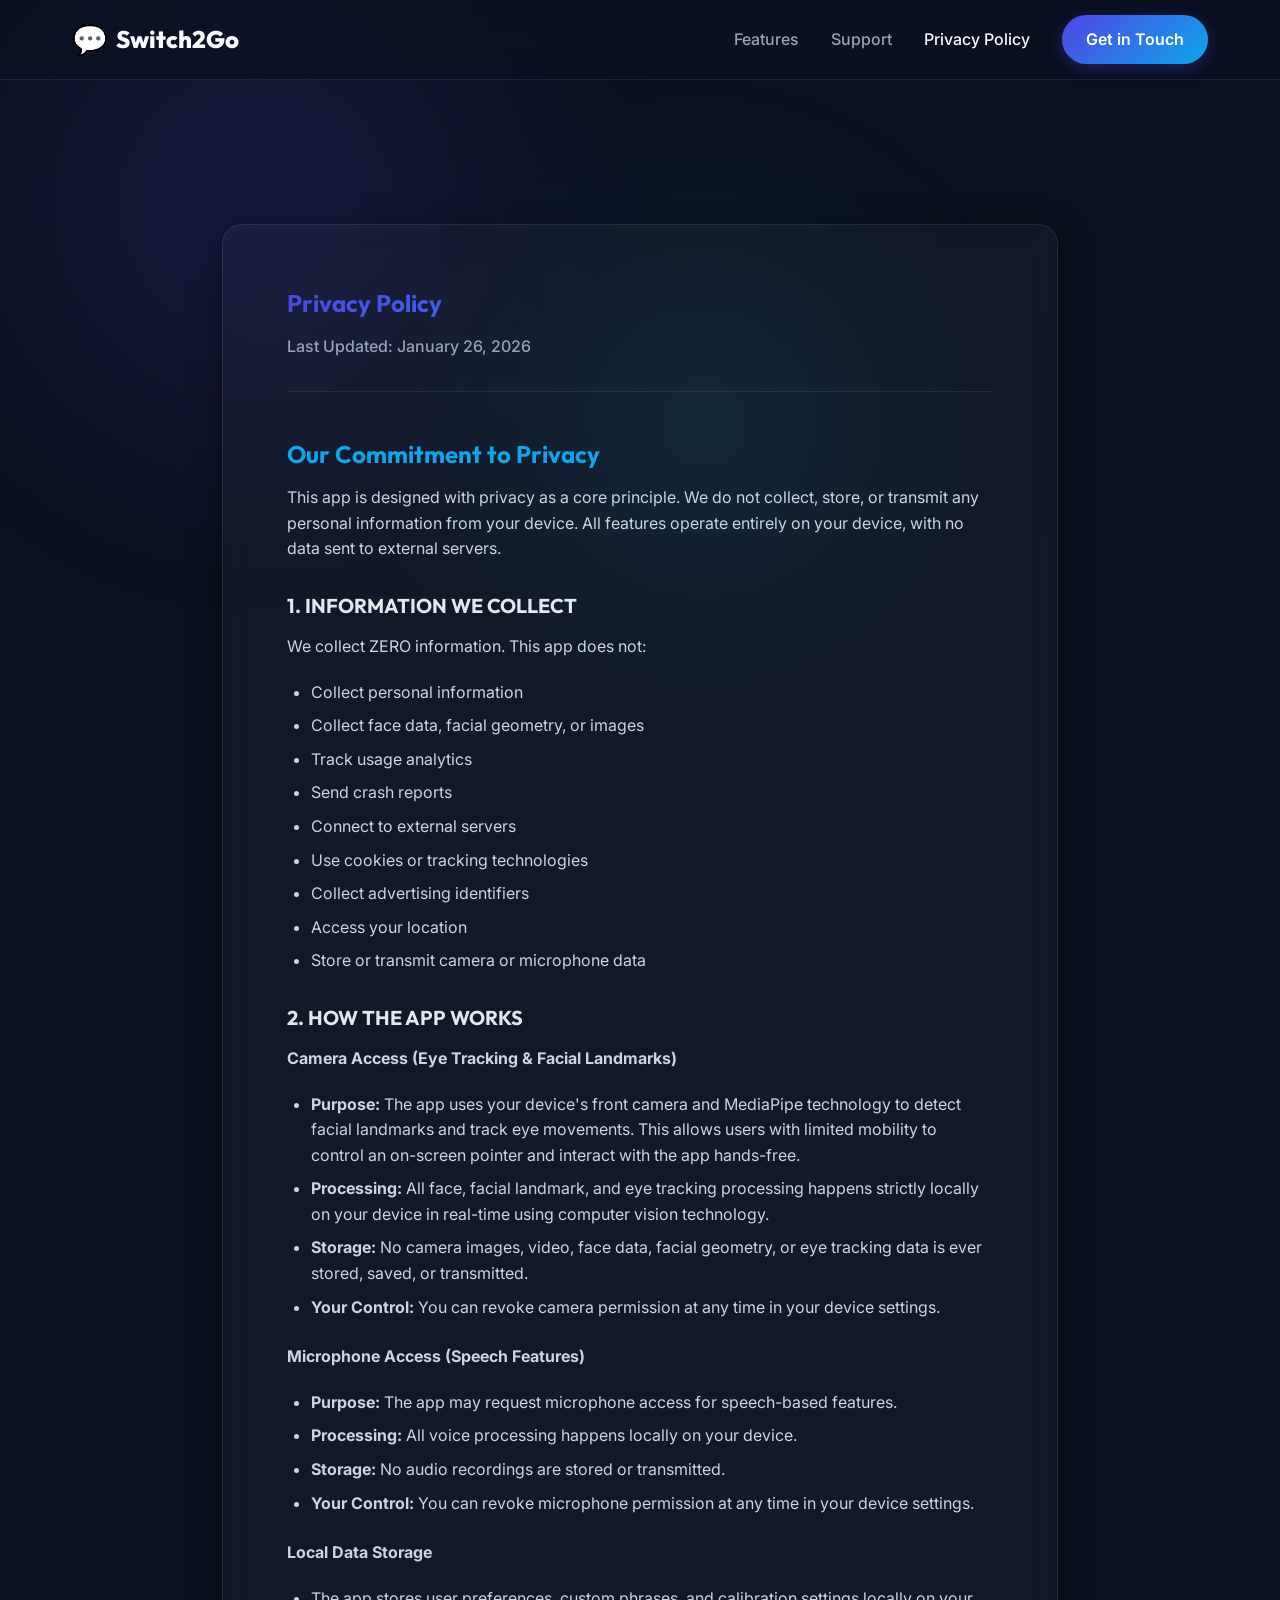
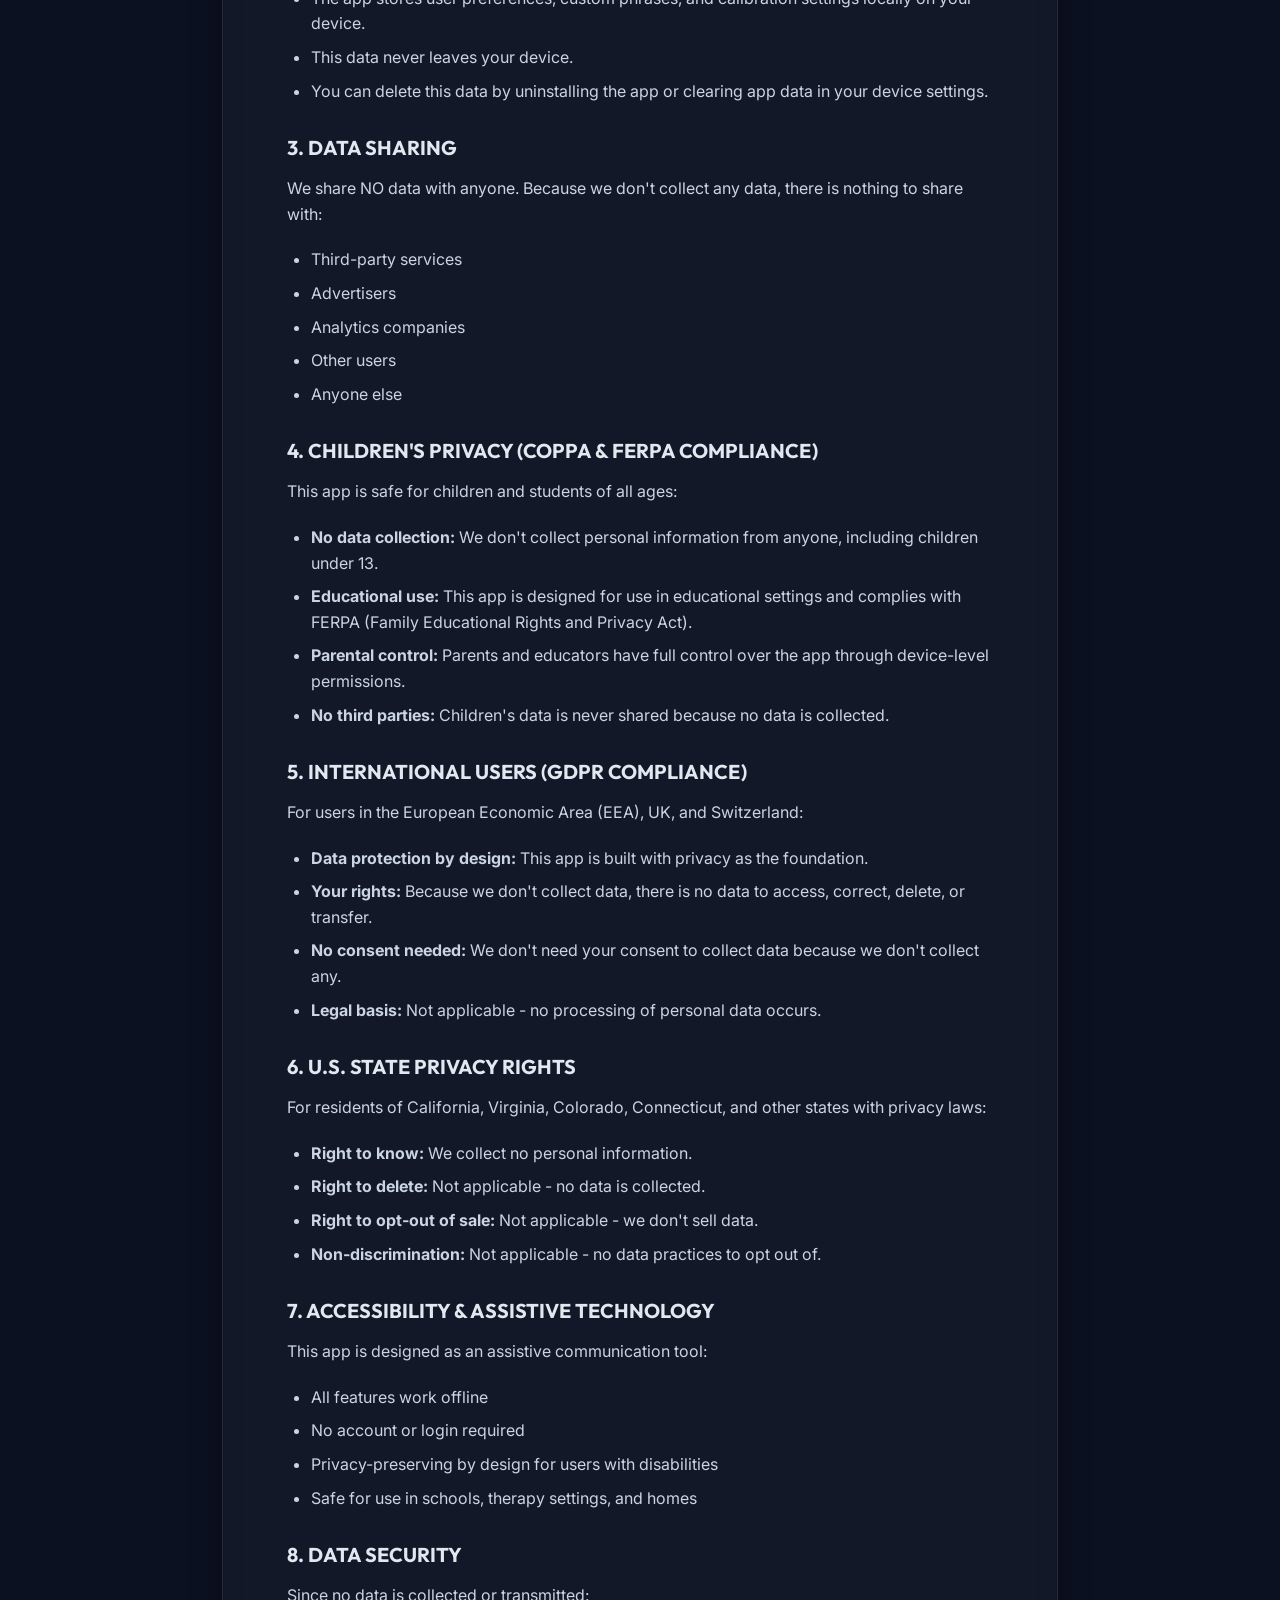
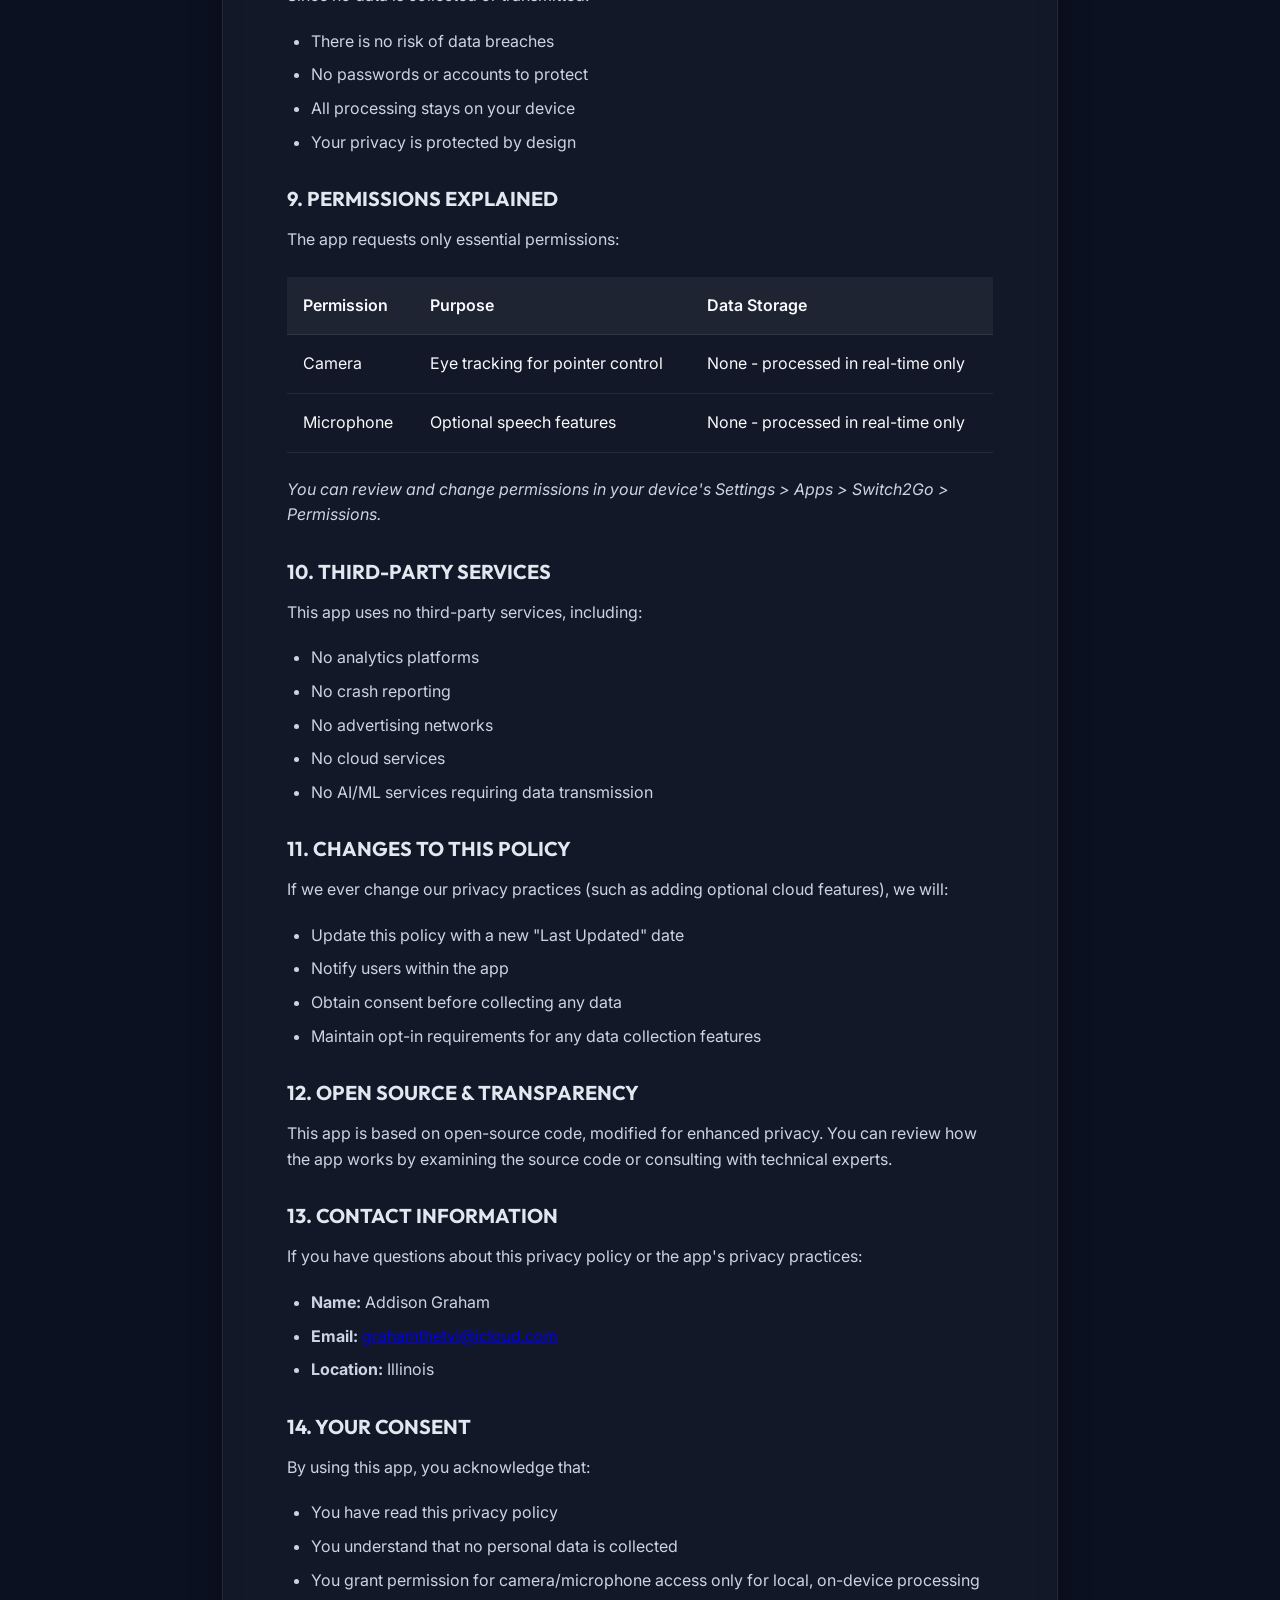
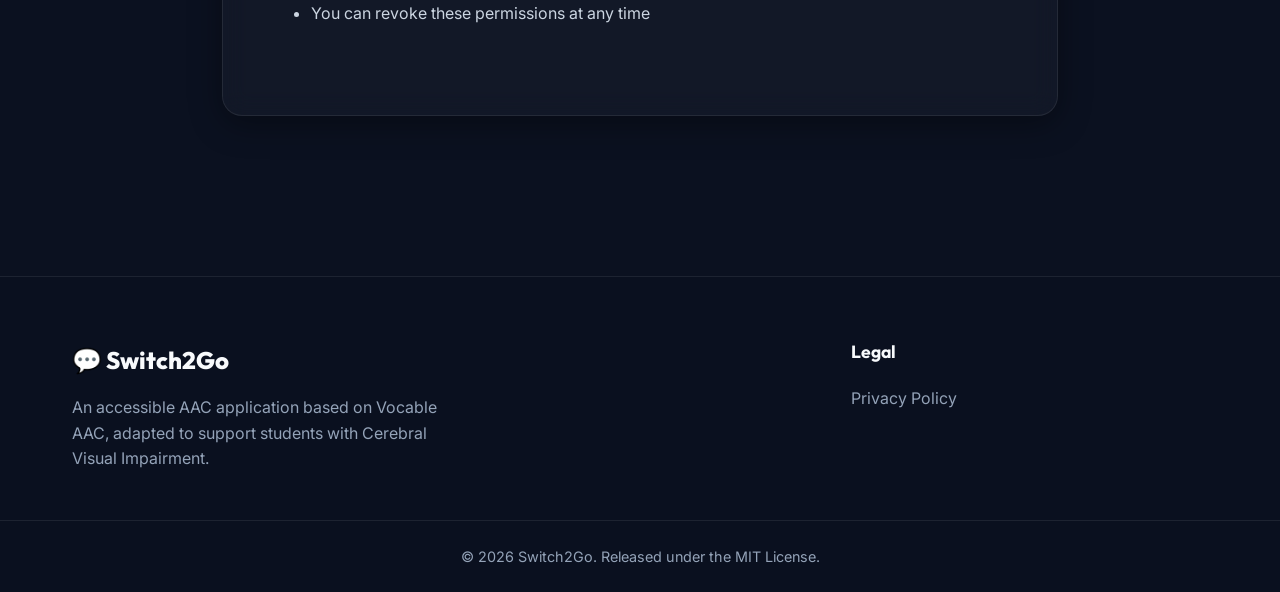
==== privacy.html @ f04ebc40 "Add files via upload" ====
<!DOCTYPE html>
<html lang="en">

<head>
    <meta charset="UTF-8">
    <meta name="viewport" content="width=device-width, initial-scale=1.0">
    <title>Privacy Policy | Switch2Go</title>
    <meta name="description" content="Privacy Policy for the Switch2Go AAC application.">

    <!-- Google Fonts: Inter & Outfit -->
    <link rel="preconnect" href="https://fonts.googleapis.com">
    <link rel="preconnect" href="https://fonts.gstatic.com" crossorigin>
    <link
        href="https://fonts.googleapis.com/css2?family=Inter:wght@300;400;500;600&family=Outfit:wght@400;600;700;800&display=swap"
        rel="stylesheet">

    <!-- Styles -->
    <link rel="stylesheet" href="style.css">
</head>

<body class="page-privacy">
    <div class="blob-bg"></div>

    <nav class="navbar glass">
        <div class="container nav-content">
            <a href="index.html" class="logo">
                <span class="logo-icon">💬</span>
                Switch2Go
            </a>
            <ul class="nav-links">
                <li><a href="index.html#features" class="nav-link">Features</a></li>
                <li><a href="index.html#support" class="nav-link">Support</a></li>
                <li><a href="privacy.html" class="nav-link active">Privacy Policy</a></li>
                <li><a href="index.html#support" class="btn btn-primary">Get in Touch</a></li>
            </ul>
            <button class="mobile-menu-btn" aria-label="Toggle Menu">
                <span></span>
                <span></span>
                <span></span>
            </button>
        </div>
    </nav>

    <main class="pt-32">
        <section class="section">
            <div class="container container-md">
                <div class="glass-card policy-card fade-in-up">
                    <header class="policy-header">
                        <h1 class="page-title text-gradient">Privacy Policy</h1>
                        <p class="last-updated">Last Updated: January 26, 2026</p>
                    </header>

                    <div class="prose">
                        <h3>Our Commitment to Privacy</h3>
                        <p>This app is designed with privacy as a core principle. We do not collect, store, or transmit
                            any personal information from your device. All features operate entirely on your device,
                            with no data sent to external servers.</p>

                        <h4>1. INFORMATION WE COLLECT</h4>
                        <p>We collect ZERO information. This app does not:</p>
                        <ul>
                            <li>Collect personal information</li>
                            <li>Collect face data, facial geometry, or images</li>
                            <li>Track usage analytics</li>
                            <li>Send crash reports</li>
                            <li>Connect to external servers</li>
                            <li>Use cookies or tracking technologies</li>
                            <li>Collect advertising identifiers</li>
                            <li>Access your location</li>
                            <li>Store or transmit camera or microphone data</li>
                        </ul>

                        <h4>2. HOW THE APP WORKS</h4>
                        <p><strong>Camera Access (Eye Tracking & Facial Landmarks)</strong></p>
                        <ul>
                            <li><strong>Purpose:</strong> The app uses your device's front camera and MediaPipe
                                technology to detect facial landmarks and track eye movements. This allows users with
                                limited mobility to control an on-screen pointer and interact with the app hands-free.
                            </li>
                            <li><strong>Processing:</strong> All face, facial landmark, and eye tracking processing
                                happens strictly locally on your device in real-time using computer vision technology.
                            </li>
                            <li><strong>Storage:</strong> No camera images, video, face data, facial geometry, or eye
                                tracking data is ever stored, saved, or transmitted.</li>
                            <li><strong>Your Control:</strong> You can revoke camera permission at any time in your
                                device settings.</li>
                        </ul>

                        <p><strong>Microphone Access (Speech Features)</strong></p>
                        <ul>
                            <li><strong>Purpose:</strong> The app may request microphone access for speech-based
                                features.</li>
                            <li><strong>Processing:</strong> All voice processing happens locally on your device.</li>
                            <li><strong>Storage:</strong> No audio recordings are stored or transmitted.</li>
                            <li><strong>Your Control:</strong> You can revoke microphone permission at any time in your
                                device settings.</li>
                        </ul>

                        <p><strong>Local Data Storage</strong></p>
                        <ul>
                            <li>The app stores user preferences, custom phrases, and calibration settings locally on
                                your device.</li>
                            <li>This data never leaves your device.</li>
                            <li>You can delete this data by uninstalling the app or clearing app data in your device
                                settings.</li>
                        </ul>

                        <h4>3. DATA SHARING</h4>
                        <p>We share NO data with anyone. Because we don't collect any data, there is nothing to share
                            with:</p>
                        <ul>
                            <li>Third-party services</li>
                            <li>Advertisers</li>
                            <li>Analytics companies</li>
                            <li>Other users</li>
                            <li>Anyone else</li>
                        </ul>

                        <h4>4. CHILDREN'S PRIVACY (COPPA & FERPA COMPLIANCE)</h4>
                        <p>This app is safe for children and students of all ages:</p>
                        <ul>
                            <li><strong>No data collection:</strong> We don't collect personal information from anyone,
                                including children under 13.</li>
                            <li><strong>Educational use:</strong> This app is designed for use in educational settings
                                and complies with FERPA (Family Educational Rights and Privacy Act).</li>
                            <li><strong>Parental control:</strong> Parents and educators have full control over the app
                                through device-level permissions.</li>
                            <li><strong>No third parties:</strong> Children's data is never shared because no data is
                                collected.</li>
                        </ul>

                        <h4>5. INTERNATIONAL USERS (GDPR COMPLIANCE)</h4>
                        <p>For users in the European Economic Area (EEA), UK, and Switzerland:</p>
                        <ul>
                            <li><strong>Data protection by design:</strong> This app is built with privacy as the
                                foundation.</li>
                            <li><strong>Your rights:</strong> Because we don't collect data, there is no data to access,
                                correct, delete, or transfer.</li>
                            <li><strong>No consent needed:</strong> We don't need your consent to collect data because
                                we don't collect any.</li>
                            <li><strong>Legal basis:</strong> Not applicable - no processing of personal data occurs.
                            </li>
                        </ul>

                        <h4>6. U.S. STATE PRIVACY RIGHTS</h4>
                        <p>For residents of California, Virginia, Colorado, Connecticut, and other states with privacy
                            laws:</p>
                        <ul>
                            <li><strong>Right to know:</strong> We collect no personal information.</li>
                            <li><strong>Right to delete:</strong> Not applicable - no data is collected.</li>
                            <li><strong>Right to opt-out of sale:</strong> Not applicable - we don't sell data.</li>
                            <li><strong>Non-discrimination:</strong> Not applicable - no data practices to opt out of.
                            </li>
                        </ul>

                        <h4>7. ACCESSIBILITY & ASSISTIVE TECHNOLOGY</h4>
                        <p>This app is designed as an assistive communication tool:</p>
                        <ul>
                            <li>All features work offline</li>
                            <li>No account or login required</li>
                            <li>Privacy-preserving by design for users with disabilities</li>
                            <li>Safe for use in schools, therapy settings, and homes</li>
                        </ul>

                        <h4>8. DATA SECURITY</h4>
                        <p>Since no data is collected or transmitted:</p>
                        <ul>
                            <li>There is no risk of data breaches</li>
                            <li>No passwords or accounts to protect</li>
                            <li>All processing stays on your device</li>
                            <li>Your privacy is protected by design</li>
                        </ul>

                        <h4>9. PERMISSIONS EXPLAINED</h4>
                        <p>The app requests only essential permissions:</p>
                        <div class="table-responsive">
                            <table class="table">
                                <thead>
                                    <tr>
                                        <th>Permission</th>
                                        <th>Purpose</th>
                                        <th>Data Storage</th>
                                    </tr>
                                </thead>
                                <tbody>
                                    <tr>
                                        <td>Camera</td>
                                        <td>Eye tracking for pointer control</td>
                                        <td>None - processed in real-time only</td>
                                    </tr>
                                    <tr>
                                        <td>Microphone</td>
                                        <td>Optional speech features</td>
                                        <td>None - processed in real-time only</td>
                                    </tr>
                                </tbody>
                            </table>
                        </div>
                        <p><em>You can review and change permissions in your device's Settings &gt; Apps &gt; Switch2Go
                                &gt; Permissions.</em></p>

                        <h4>10. THIRD-PARTY SERVICES</h4>
                        <p>This app uses no third-party services, including:</p>
                        <ul>
                            <li>No analytics platforms</li>
                            <li>No crash reporting</li>
                            <li>No advertising networks</li>
                            <li>No cloud services</li>
                            <li>No AI/ML services requiring data transmission</li>
                        </ul>

                        <h4>11. CHANGES TO THIS POLICY</h4>
                        <p>If we ever change our privacy practices (such as adding optional cloud features), we will:
                        </p>
                        <ul>
                            <li>Update this policy with a new "Last Updated" date</li>
                            <li>Notify users within the app</li>
                            <li>Obtain consent before collecting any data</li>
                            <li>Maintain opt-in requirements for any data collection features</li>
                        </ul>

                        <h4>12. OPEN SOURCE & TRANSPARENCY</h4>
                        <p>This app is based on open-source code, modified for enhanced privacy. You can review how the
                            app works by examining the source code or consulting with technical experts.</p>

                        <h4>13. CONTACT INFORMATION</h4>
                        <p>If you have questions about this privacy policy or the app's privacy practices:</p>
                        <ul>
                            <li><strong>Name:</strong> Addison Graham</li>
                            <li><strong>Email:</strong> <a
                                    href="mailto:grahamthetvi@icloud.com">grahamthetvi@icloud.com</a></li>
                            <li><strong>Location:</strong> Illinois</li>
                        </ul>

                        <h4>14. YOUR CONSENT</h4>
                        <p>By using this app, you acknowledge that:</p>
                        <ul>
                            <li>You have read this privacy policy</li>
                            <li>You understand that no personal data is collected</li>
                            <li>You grant permission for camera/microphone access only for local, on-device processing
                            </li>
                            <li>You can revoke these permissions at any time</li>
                        </ul>
                    </div>
                </div>
            </div>
        </section>
    </main>

    <footer class="footer">
        <div class="container footer-content">
            <div class="footer-brand">
                <span class="logo">💬 Switch2Go</span>
                <p>An accessible AAC application based on Vocable AAC, adapted to support students with Cerebral Visual
                    Impairment.</p>
            </div>
            <div class="footer-links">
                <h4>Legal</h4>
                <ul>
                    <li><a href="privacy.html">Privacy Policy</a></li>
                </ul>
            </div>
        </div>
        <div class="footer-bottom">
            <div class="container text-center">
                <p>&copy; 2026 Switch2Go. Released under the MIT License.</p>
            </div>
        </div>
    </footer>

    <script src="script.js"></script>
</body>

</html>
---- style.css ----
/* CSS Custom Properties for Theming */
:root {
    /* Colors - Dark Premium Theme */
    --bg-color: #0b1120;
    --bg-secondary: #111827;
    --text-primary: #f8fafc;
    --text-secondary: #94a3b8;
    
    /* Brand Colors for Accents */
    --accent-primary: #4f46e5;
    --accent-primary-hover: #6366f1;
    --accent-secondary: #0ea5e9;
    --accent-gradient: linear-gradient(135deg, var(--accent-primary), var(--accent-secondary));
    
    /* Switch2Go High Contrast UI Colors for visual */
    --cvi-red: #ef4444;
    --cvi-blue: #3b82f6;
    --cvi-yellow: #f59e0b;
    --cvi-green: #10b981;

    /* Glassmorphism */
    --glass-bg: rgba(255, 255, 255, 0.03);
    --glass-border: rgba(255, 255, 255, 0.08);
    --glass-shadow: 0 8px 32px 0 rgba(0, 0, 0, 0.37);

    /* Typography */
    --font-heading: 'Outfit', sans-serif;
    --font-body: 'Inter', sans-serif;
    
    /* Layout */
    --max-width: 1200px;
    --nav-height: 80px;
    
    /* Spacing */
    --spacing-sm: 0.5rem;
    --spacing-md: 1rem;
    --spacing-lg: 2rem;
    --spacing-xl: 4rem;
}

/* Reset & Base Styles */
* {
    margin: 0;
    padding: 0;
    box-sizing: border-box;
}

html {
    scroll-behavior: smooth;
}

body {
    font-family: var(--font-body);
    background-color: var(--bg-color);
    color: var(--text-primary);
    line-height: 1.6;
    overflow-x: hidden;
    position: relative;
    -webkit-font-smoothing: antialiased;
}

/* Dynamic Background Blob */
.blob-bg {
    position: fixed;
    top: -20%;
    left: -10%;
    width: 60vw;
    height: 60vw;
    max-width: 800px;
    max-height: 800px;
    background: radial-gradient(circle, rgba(79, 70, 229, 0.15) 0%, rgba(11, 17, 32, 0) 70%);
    border-radius: 50%;
    pointer-events: none;
    z-index: -1;
    filter: blur(40px);
    animation: blobAnim 20s infinite alternate;
}

.blob-bg::after {
    content: '';
    position: absolute;
    bottom: -20%;
    right: -50%;
    width: 50vw;
    height: 50vw;
    background: radial-gradient(circle, rgba(14, 165, 233, 0.1) 0%, rgba(11, 17, 32, 0) 70%);
    border-radius: 50%;
}

@keyframes blobAnim {
    0% { transform: translate(0, 0) scale(1); }
    100% { transform: translate(10%, 10%) scale(1.1); }
}

/* Typography */
h1, h2, h3, h4, h5, h6 {
    font-family: var(--font-heading);
    font-weight: 700;
    line-height: 1.2;
    margin-bottom: var(--spacing-md);
}

.text-gradient {
    background: var(--accent-gradient);
    -webkit-background-clip: text;
    -webkit-text-fill-color: transparent;
    background-clip: text;
}

.text-center { text-align: center; }

/* Components */
.container {
    width: 100%;
    max-width: var(--max-width);
    margin: 0 auto;
    padding: 0 var(--spacing-lg);
}

.container-sm { max-width: 800px; }
.container-md { max-width: 900px; }

.btn {
    display: inline-flex;
    align-items: center;
    justify-content: center;
    padding: 0.75rem 1.5rem;
    border-radius: 999px;
    font-family: var(--font-body);
    font-weight: 600;
    text-decoration: none;
    transition: all 0.3s cubic-bezier(0.4, 0, 0.2, 1);
    cursor: pointer;
    border: none;
}

.btn-primary {
    background: var(--accent-gradient);
    color: white;
    box-shadow: 0 4px 15px rgba(79, 70, 229, 0.3);
}

.btn-primary:hover {
    transform: translateY(-2px);
    box-shadow: 0 6px 20px rgba(79, 70, 229, 0.4);
    filter: brightness(1.1);
}

.btn-secondary {
    background: var(--glass-bg);
    color: var(--text-primary);
    border: 1px solid var(--glass-border);
}

.btn-secondary:hover {
    background: rgba(255, 255, 255, 0.1);
    transform: translateY(-2px);
}

.btn-lg {
    padding: 1rem 2rem;
    font-size: 1.1rem;
}

/* Glassmorphism Classes */
.glass {
    background: rgba(11, 17, 32, 0.6);
    backdrop-filter: blur(16px);
    -webkit-backdrop-filter: blur(16px);
    border-bottom: 1px solid var(--glass-border);
}

.glass-card {
    background: var(--glass-bg);
    backdrop-filter: blur(12px);
    -webkit-backdrop-filter: blur(12px);
    border: 1px solid var(--glass-border);
    border-radius: 20px;
    box-shadow: var(--glass-shadow);
    padding: var(--spacing-xl);
    transition: transform 0.3s ease, border-color 0.3s ease;
}

.glass-card:hover {
    border-color: rgba(255, 255, 255, 0.15);
    transform: translateY(-5px);
}

/* Navigation */
.navbar {
    position: fixed;
    top: 0;
    left: 0;
    width: 100%;
    height: var(--nav-height);
    z-index: 1000;
    display: flex;
    align-items: center;
}

.nav-content {
    display: flex;
    justify-content: space-between;
    align-items: center;
}

.logo {
    font-family: var(--font-heading);
    font-size: 1.5rem;
    font-weight: 800;
    color: var(--text-primary);
    text-decoration: none;
    display: flex;
    align-items: center;
    gap: 0.5rem;
}

.logo-icon {
    font-size: 1.8rem;
}

.nav-links {
    display: flex;
    gap: 2rem;
    list-style: none;
    align-items: center;
}

.nav-link {
    color: var(--text-secondary);
    text-decoration: none;
    font-weight: 500;
    transition: color 0.3s ease;
}

.nav-link:hover, .nav-link.active {
    color: var(--text-primary);
}

.mobile-menu-btn {
    display: none;
    background: transparent;
    border: none;
    cursor: pointer;
    flex-direction: column;
    gap: 5px;
}

.mobile-menu-btn span {
    width: 25px;
    height: 3px;
    background: var(--text-primary);
    border-radius: 3px;
    transition: all 0.3s;
}

/* Sections */
.section {
    padding: 6rem 0;
}

.pt-32 {
    padding-top: 8rem;
}

/* Hero Section */
.hero {
    min-height: 100vh;
    display: flex;
    align-items: center;
    padding-top: var(--nav-height);
}

.hero-content {
    display: grid;
    grid-template-columns: 1fr 1fr;
    gap: 4rem;
    align-items: center;
}

.hero-title {
    font-size: clamp(3rem, 5vw, 4.5rem);
    margin-bottom: 1.5rem;
}

.hero-subtitle {
    font-size: 1.25rem;
    color: var(--text-secondary);
    margin-bottom: 2.5rem;
    max-width: 600px;
}

.badges {
    display: flex;
    gap: 1rem;
    margin-bottom: 1.5rem;
}

.badge {
    padding: 0.25rem 0.75rem;
    border-radius: 4px;
    font-size: 0.875rem;
    font-weight: 600;
}

.badge-android {
    background: rgba(59, 130, 246, 0.2);
    color: #60a5fa;
    border: 1px solid rgba(59, 130, 246, 0.3);
}

.badge-ios {
    background: rgba(148, 163, 184, 0.2);
    color: #cbd5e1;
    border: 1px solid rgba(148, 163, 184, 0.3);
}

.hero-cta {
    display: flex;
    gap: 1rem;
}

/* Hero Visual / Mock UI */
.hero-visual {
    position: relative;
    display: flex;
    justify-content: center;
}

.visual-card {
    width: 100%;
    max-width: 400px;
    aspect-ratio: 9/16;
    display: flex;
    flex-direction: column;
    position: relative;
}

.mock-ui {
    background: var(--bg-secondary);
    border-radius: 12px;
    height: 100%;
    padding: 1rem;
    display: flex;
    flex-direction: column;
    gap: 1rem;
}

.mock-header {
    display: flex;
    gap: 6px;
}

.mock-dot {
    width: 10px;
    height: 10px;
    border-radius: 50%;
}

.mock-dot.red { background: #ff5f56; }
.mock-dot.yellow { background: #ffbd2e; }
.mock-dot.green { background: #27c93f; }

.mock-grid {
    flex: 1;
    display: grid;
    grid-template-columns: 1fr 1fr;
    grid-template-rows: 1fr 1fr;
    gap: 1rem;
}

.mock-tile {
    border-radius: 8px;
    display: flex;
    align-items: center;
    justify-content: center;
    font-size: 1.5rem;
    font-weight: bold;
    color: white;
}

.tile-red { background-color: var(--cvi-red); }
.tile-blue { background-color: var(--cvi-blue); }
.tile-yellow { background-color: var(--cvi-yellow); }
.tile-green { background-color: var(--cvi-green); }

.floating-badge {
    position: absolute;
    background: rgba(255, 255, 255, 0.1);
    backdrop-filter: blur(8px);
    border: 1px solid rgba(255, 255, 255, 0.2);
    padding: 0.5rem 1rem;
    border-radius: 999px;
    font-weight: 600;
    box-shadow: 0 4px 15px rgba(0, 0, 0, 0.2);
}

.badge-1 {
    top: 20%;
    left: -20px;
    animation: float 6s ease-in-out infinite;
}

.badge-2 {
    bottom: 30%;
    right: -20px;
    animation: float 5s ease-in-out infinite alternate-reverse;
}

@keyframes float {
    0% { transform: translateY(0px); }
    50% { transform: translateY(-10px); }
    100% { transform: translateY(0px); }
}

/* Features Section */
.section-header {
    margin-bottom: 4rem;
}

.section-header h2 {
    font-size: 2.5rem;
}

.section-header p {
    color: var(--text-secondary);
    max-width: 600px;
    margin: 0 auto;
    font-size: 1.1rem;
}

.features-grid {
    display: grid;
    grid-template-columns: repeat(auto-fit, minmax(300px, 1fr));
    gap: 2rem;
}

.feature-card {
    padding: 2rem;
}

.feature-icon {
    font-size: 2.5rem;
    margin-bottom: 1.5rem;
    background: rgba(255, 255, 255, 0.05);
    width: 60px;
    height: 60px;
    display: flex;
    align-items: center;
    justify-content: center;
    border-radius: 12px;
}

.feature-card h3 {
    font-size: 1.25rem;
    margin-bottom: 1rem;
}

.feature-card p {
    color: var(--text-secondary);
    font-size: 0.95rem;
}

/* Privacy Policy Content Formatting */
.policy-card {
    margin-bottom: 4rem;
}

.policy-header {
    margin-bottom: 3rem;
    border-bottom: 1px solid var(--glass-border);
    padding-bottom: 2rem;
}

.last-updated {
    color: var(--text-secondary);
    font-weight: 500;
}

.prose {
    color: var(--text-primary);
}

.prose h3 {
    font-size: 1.5rem;
    color: var(--accent-secondary);
    margin-top: 2.5rem;
    margin-bottom: 1rem;
}

.prose h4 {
    font-size: 1.25rem;
    margin-top: 2rem;
    margin-bottom: 1rem;
    color: #e2e8f0;
}

.prose p {
    margin-bottom: 1.25rem;
    color: #cbd5e1;
}

.prose ul, .prose ol {
    margin-bottom: 1.5rem;
    padding-left: 1.5rem;
    color: #cbd5e1;
}

.prose li {
    margin-bottom: 0.5rem;
}

.table-responsive {
    overflow-x: auto;
    margin: 1.5rem 0;
}

.table {
    width: 100%;
    border-collapse: collapse;
    min-width: 600px;
}

.table th, .table td {
    padding: 1rem;
    text-align: left;
    border-bottom: 1px solid var(--glass-border);
}

.table th {
    background: rgba(255, 255, 255, 0.05);
    font-weight: 600;
}

/* Footer */
.footer {
    background: rgba(11, 17, 32, 0.8);
    border-top: 1px solid var(--glass-border);
    padding-top: 4rem;
}

.footer-content {
    display: grid;
    grid-template-columns: 2fr 1fr;
    gap: 4rem;
    margin-bottom: 3rem;
}

.footer-brand p {
    color: var(--text-secondary);
    margin-top: 1rem;
    max-width: 400px;
}

.footer-links h4 {
    font-size: 1.1rem;
    margin-bottom: 1.5rem;
}

.footer-links ul {
    list-style: none;
}

.footer-links a {
    color: var(--text-secondary);
    text-decoration: none;
    transition: color 0.2s;
}

.footer-links a:hover {
    color: var(--text-primary);
}

.footer-bottom {
    border-top: 1px solid var(--glass-border);
    padding: 1.5rem 0;
    color: var(--text-secondary);
    font-size: 0.9rem;
}

/* Animations */
.fade-in-up {
    opacity: 0;
    transform: translateY(20px);
    transition: opacity 0.8s ease, transform 0.8s ease;
}

.fade-in-up.visible {
    opacity: 1;
    transform: translateY(0);
}

.delay-1 { transition-delay: 0.2s; }
.delay-2 { transition-delay: 0.4s; }

/* Responsive Design */
@media (max-width: 900px) {
    .hero-content {
        grid-template-columns: 1fr;
        text-align: center;
    }
    
    .hero-subtitle {
        margin: 0 auto 2.5rem;
    }
    
    .hero-cta {
        justify-content: center;
    }
    
    .hero-visual {
        margin-top: 2rem;
    }
    
    .footer-content {
        grid-template-columns: 1fr;
        gap: 2rem;
    }
}

@media (max-width: 768px) {
    .nav-links {
        display: none;
        position: absolute;
        top: var(--nav-height);
        left: 0;
        width: 100%;
        background: var(--bg-secondary);
        flex-direction: column;
        padding: 2rem 0;
        border-bottom: 1px solid var(--glass-border);
    }
    
    .nav-links.active {
        display: flex;
    }
    
    .mobile-menu-btn {
        display: flex;
    }
    
    .hero-title {
        font-size: 2.5rem;
    }
}
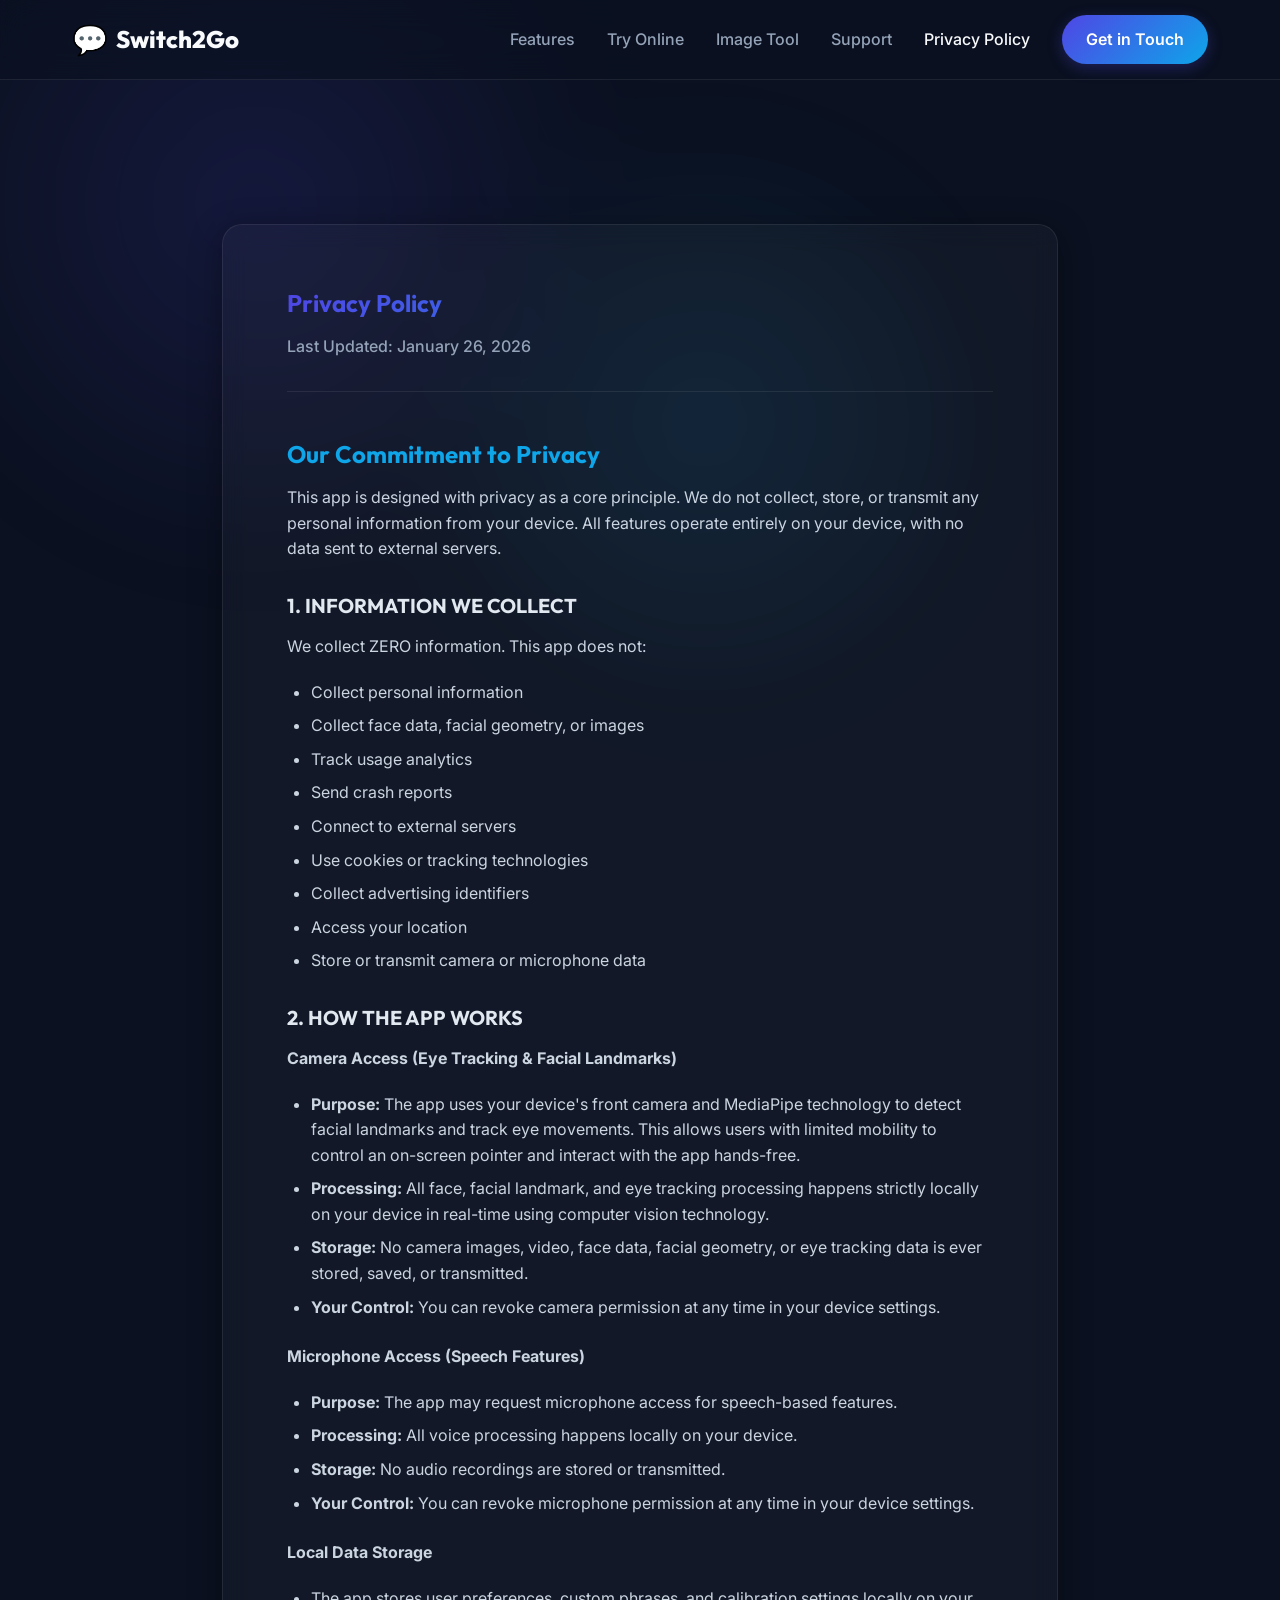
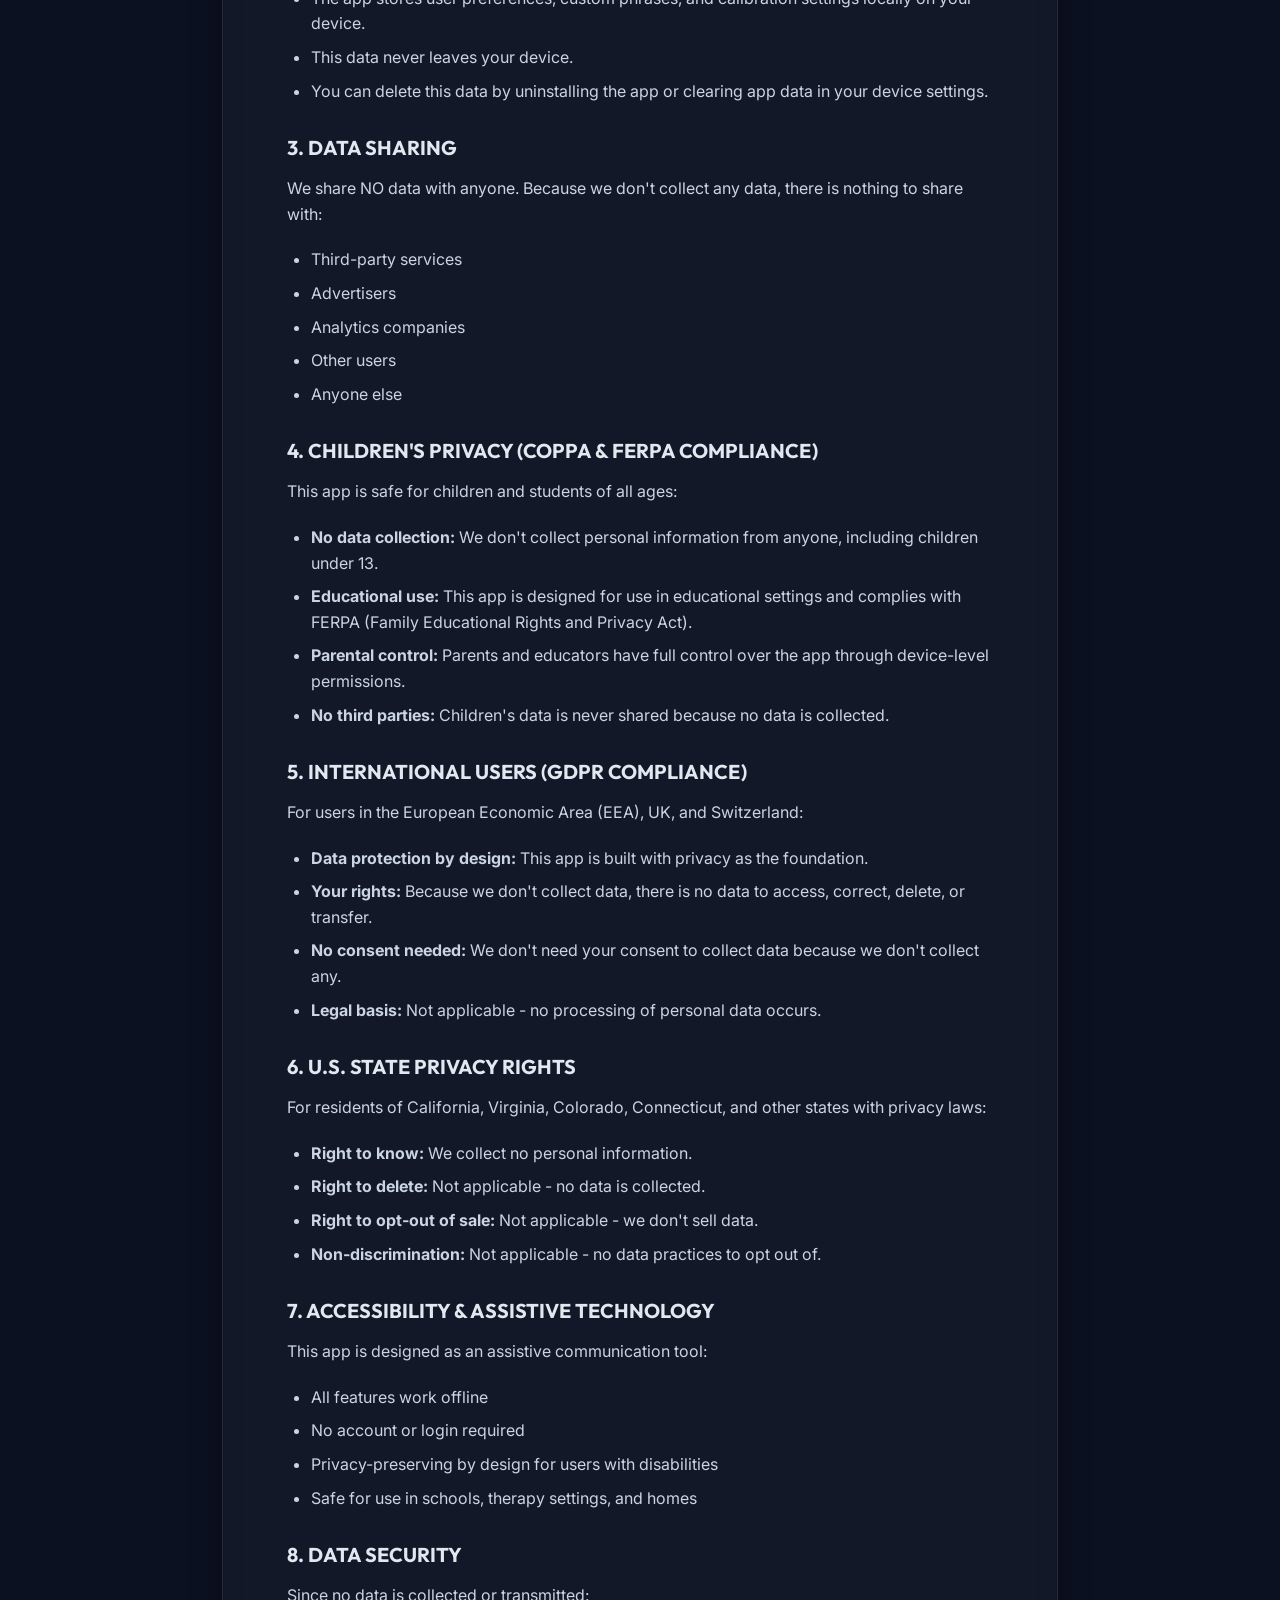
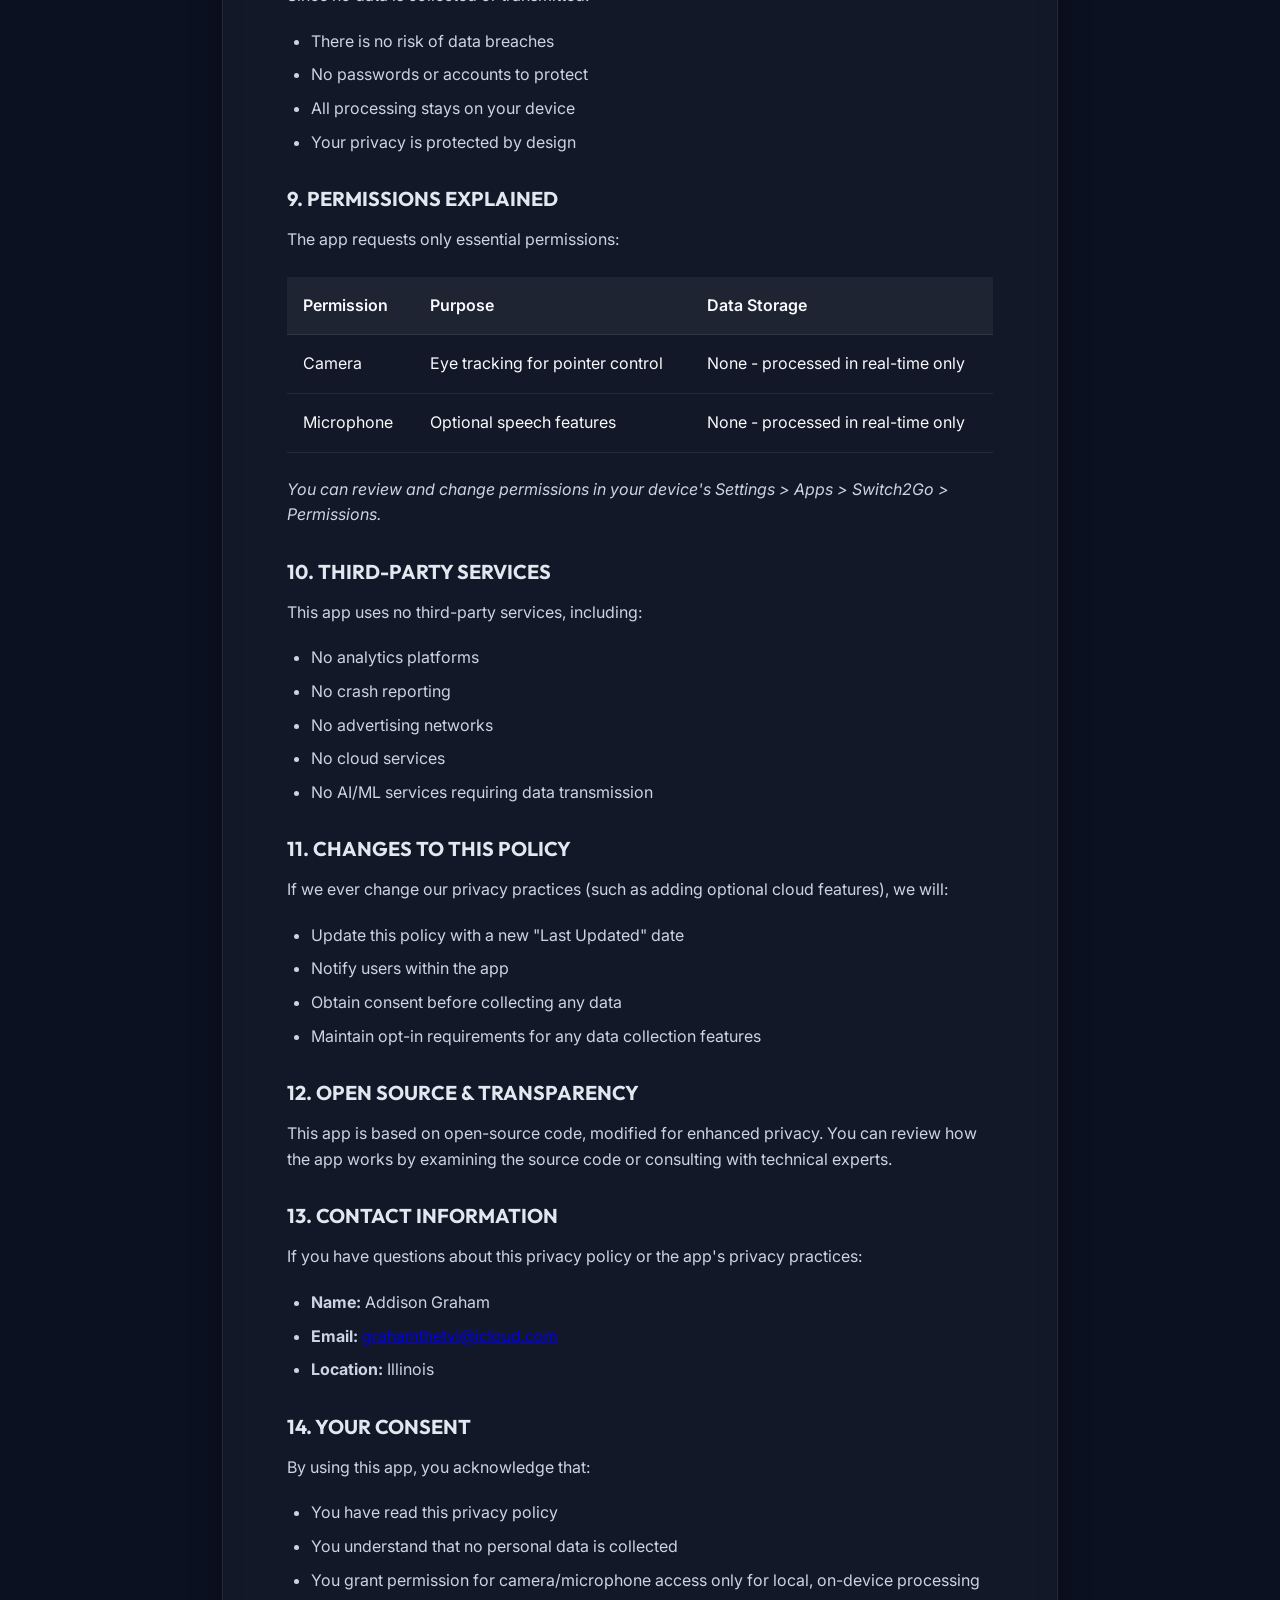
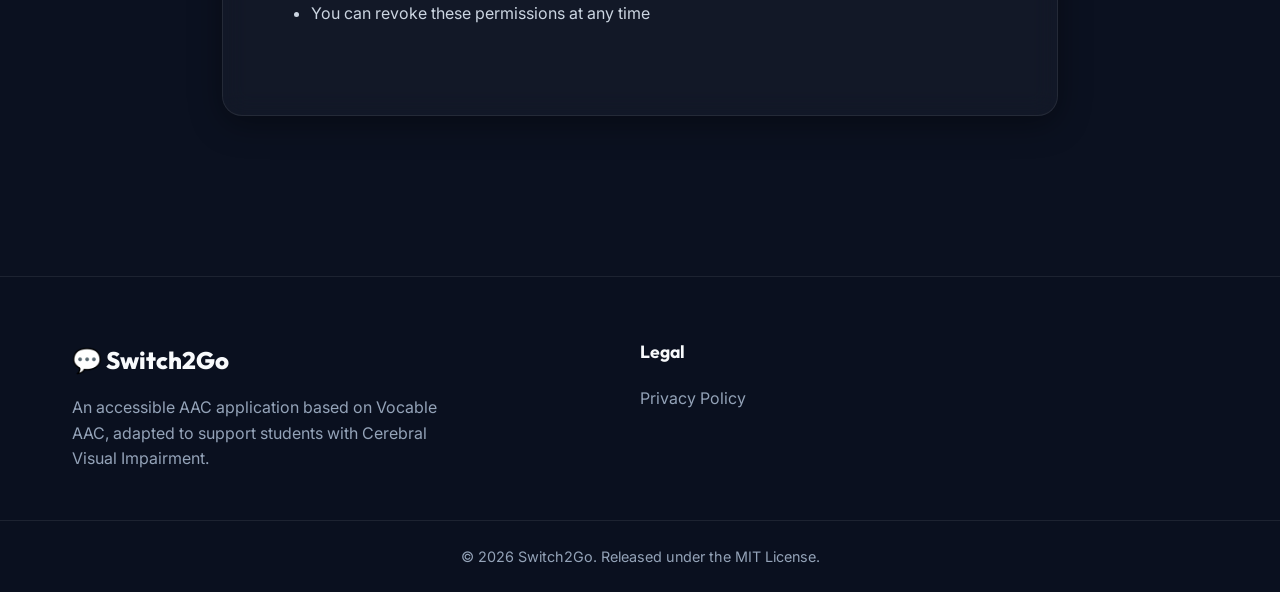
==== commit edff6dec: "Refactor index.html, privacy.html, script.js, and style.css for improved functionality and accessibi" ====
--- a/privacy.html
+++ b/privacy.html
@@ -5,6 +5,7 @@
     <meta charset="UTF-8">
     <meta name="viewport" content="width=device-width, initial-scale=1.0">
     <title>Privacy Policy | Switch2Go</title>
+    <link rel="icon" href="favicon.svg" type="image/svg+xml">
     <meta name="description" content="Privacy Policy for the Switch2Go AAC application.">
 
     <!-- Google Fonts: Inter & Outfit -->
@@ -29,6 +30,8 @@
             </a>
             <ul class="nav-links">
                 <li><a href="index.html#features" class="nav-link">Features</a></li>
+                <li><a href="index.html#try-online" class="nav-link">Try Online</a></li>
+                <li><a href="index.html#image-tool" class="nav-link">Image Tool</a></li>
                 <li><a href="index.html#support" class="nav-link">Support</a></li>
                 <li><a href="privacy.html" class="nav-link active">Privacy Policy</a></li>
                 <li><a href="index.html#support" class="btn btn-primary">Get in Touch</a></li>
--- a/style.css
+++ b/style.css
@@ -165,15 +165,15 @@
 /* Glassmorphism Classes */
 .glass {
     background: rgba(11, 17, 32, 0.6);
+    -webkit-backdrop-filter: blur(16px);
     backdrop-filter: blur(16px);
-    -webkit-backdrop-filter: blur(16px);
     border-bottom: 1px solid var(--glass-border);
 }
 
 .glass-card {
     background: var(--glass-bg);
+    -webkit-backdrop-filter: blur(12px);
     backdrop-filter: blur(12px);
-    -webkit-backdrop-filter: blur(12px);
     border: 1px solid var(--glass-border);
     border-radius: 20px;
     box-shadow: var(--glass-shadow);
@@ -387,6 +387,7 @@
 .floating-badge {
     position: absolute;
     background: rgba(255, 255, 255, 0.1);
+    -webkit-backdrop-filter: blur(8px);
     backdrop-filter: blur(8px);
     border: 1px solid rgba(255, 255, 255, 0.2);
     padding: 0.5rem 1rem;
@@ -461,7 +462,183 @@
     font-size: 0.95rem;
 }
 
+/* Image Tool */
+.image-tool-card {
+    padding: 2rem;
+}
+
+.image-tool-grid {
+    display: grid;
+    grid-template-columns: 1fr 1fr;
+    gap: 2rem;
+}
+
+.tool-controls {
+    display: flex;
+    flex-direction: column;
+    gap: 1rem;
+}
+
+.form-group {
+    display: flex;
+    flex-direction: column;
+    gap: 0.4rem;
+}
+
+.form-group label {
+    font-weight: 600;
+    color: #e2e8f0;
+}
+
+.form-group input[type="text"],
+.form-group input[type="file"],
+.form-group select {
+    width: 100%;
+    background: rgba(255, 255, 255, 0.06);
+    color: var(--text-primary);
+    border: 1px solid var(--glass-border);
+    border-radius: 10px;
+    padding: 0.65rem 0.8rem;
+}
+
+.form-group input[type="file"] {
+    cursor: pointer;
+}
+
+.wikimedia-search-row {
+    display: flex;
+    gap: 0.75rem;
+}
+
+.wikimedia-search-row .btn {
+    white-space: nowrap;
+}
+
+.wikimedia-results {
+    display: grid;
+    grid-template-columns: repeat(auto-fit, minmax(105px, 1fr));
+    gap: 0.65rem;
+    max-height: 260px;
+    overflow-y: auto;
+    padding: 0.25rem;
+}
+
+.wikimedia-result-item {
+    border: 1px solid var(--glass-border);
+    background: rgba(255, 255, 255, 0.04);
+    border-radius: 10px;
+    padding: 0.4rem;
+    color: var(--text-primary);
+    text-align: left;
+    cursor: pointer;
+}
+
+.wikimedia-result-item.active {
+    border-color: var(--accent-secondary);
+    box-shadow: 0 0 0 2px rgba(14, 165, 233, 0.25);
+}
+
+.wikimedia-result-item img {
+    width: 100%;
+    height: 78px;
+    object-fit: cover;
+    border-radius: 8px;
+    margin-bottom: 0.4rem;
+}
+
+.wikimedia-result-item span {
+    display: block;
+    font-size: 0.75rem;
+    color: #cbd5e1;
+    line-height: 1.3;
+}
+
+.outline-toggle-row {
+    flex-direction: row;
+    align-items: center;
+    gap: 0.55rem;
+}
+
+.outline-controls {
+    display: grid;
+    grid-template-columns: 1fr 1fr;
+    gap: 1rem;
+}
+
+.outline-controls input[type="range"] {
+    width: 100%;
+}
+
+.form-group select {
+    cursor: pointer;
+    appearance: auto;
+}
+
+#outline-thickness-value {
+    color: var(--text-secondary);
+    font-size: 0.9rem;
+}
+
+.tool-actions {
+    display: flex;
+    gap: 0.75rem;
+    flex-wrap: wrap;
+}
+
+.btn.disabled {
+    pointer-events: none;
+    opacity: 0.55;
+}
+
+.tool-status {
+    color: var(--text-secondary);
+}
+
+.tool-preview {
+    display: grid;
+    gap: 1rem;
+}
+
+.preview-panel {
+    background: rgba(255, 255, 255, 0.03);
+    border: 1px solid var(--glass-border);
+    border-radius: 14px;
+    padding: 1rem;
+    min-height: 280px;
+}
+
+.preview-panel h3 {
+    font-size: 1.1rem;
+    margin-bottom: 0.75rem;
+}
+
+.preview-panel img {
+    width: 100%;
+    max-height: 280px;
+    object-fit: contain;
+    border-radius: 10px;
+    background-image: linear-gradient(45deg, rgba(255, 255, 255, 0.07) 25%, transparent 25%, transparent 75%, rgba(255, 255, 255, 0.07) 75%), linear-gradient(45deg, rgba(255, 255, 255, 0.07) 25%, transparent 25%, transparent 75%, rgba(255, 255, 255, 0.07) 75%);
+    background-position: 0 0, 8px 8px;
+    background-size: 16px 16px;
+    display: none;
+}
+
+.preview-panel img.visible {
+    display: block;
+}
+
+.preview-placeholder {
+    color: var(--text-secondary);
+    font-size: 0.92rem;
+}
+
 /* Privacy Policy Content Formatting */
+/* Policy content visible by default - avoids IntersectionObserver issues in small popups (e.g. App Store) */
+.page-privacy .policy-card.fade-in-up {
+    opacity: 1;
+    transform: none;
+}
+
 .policy-card {
     margin-bottom: 4rem;
 }
@@ -541,9 +718,60 @@
 
 .footer-content {
     display: grid;
-    grid-template-columns: 2fr 1fr;
+    grid-template-columns: 2fr 1fr 1fr;
     gap: 4rem;
     margin-bottom: 3rem;
+}
+
+.feature-card a {
+    color: var(--accent-secondary);
+    text-decoration: underline;
+    text-underline-offset: 2px;
+}
+
+.feature-card a:hover {
+    color: #7dd3fc;
+}
+
+/* Web demo embed */
+.web-demo-card {
+    padding: 1.5rem;
+}
+
+.web-demo-actions {
+    display: flex;
+    flex-wrap: wrap;
+    gap: 0.75rem;
+    margin-bottom: 1rem;
+}
+
+.web-demo-note {
+    color: var(--text-secondary);
+    font-size: 0.95rem;
+    margin-bottom: 1rem;
+}
+
+.web-demo-frame-wrap {
+    border: 1px solid var(--glass-border);
+    border-radius: 16px;
+    overflow: hidden;
+    background: var(--bg-secondary);
+    min-height: min(80vh, 900px);
+}
+
+.web-demo-frame {
+    display: block;
+    width: 100%;
+    height: min(80vh, 900px);
+    border: 0;
+}
+
+.support-actions {
+    display: flex;
+    flex-wrap: wrap;
+    gap: 0.75rem;
+    justify-content: center;
+    margin-top: 1.5rem;
 }
 
 .footer-brand p {
@@ -578,20 +806,53 @@
     font-size: 0.9rem;
 }
 
-/* Animations */
-.fade-in-up {
+/* Utility */
+.mt-4 {
+    margin-top: 1.5rem;
+}
+
+/* Animations — only hide content when JS will reveal it */
+.js .fade-in-up {
     opacity: 0;
     transform: translateY(20px);
     transition: opacity 0.8s ease, transform 0.8s ease;
 }
 
-.fade-in-up.visible {
+.js .fade-in-up.visible {
     opacity: 1;
     transform: translateY(0);
 }
 
+/* Above-the-fold hero: visible immediately (no flash of blank content) */
+.js .hero .fade-in-up {
+    opacity: 1;
+    transform: translateY(0);
+}
+
 .delay-1 { transition-delay: 0.2s; }
 .delay-2 { transition-delay: 0.4s; }
+
+@media (prefers-reduced-motion: reduce) {
+    html {
+        scroll-behavior: auto;
+    }
+
+    .js .fade-in-up,
+    .js .fade-in-up.visible,
+    .js .hero .fade-in-up {
+        opacity: 1;
+        transform: none;
+        transition: none;
+    }
+
+    .blob-bg {
+        animation: none;
+    }
+
+    .floating-badge {
+        animation: none;
+    }
+}
 
 /* Responsive Design */
 @media (max-width: 900px) {
@@ -610,6 +871,11 @@
     
     .hero-visual {
         margin-top: 2rem;
+    }
+
+    .image-tool-grid,
+    .outline-controls {
+        grid-template-columns: 1fr;
     }
     
     .footer-content {
